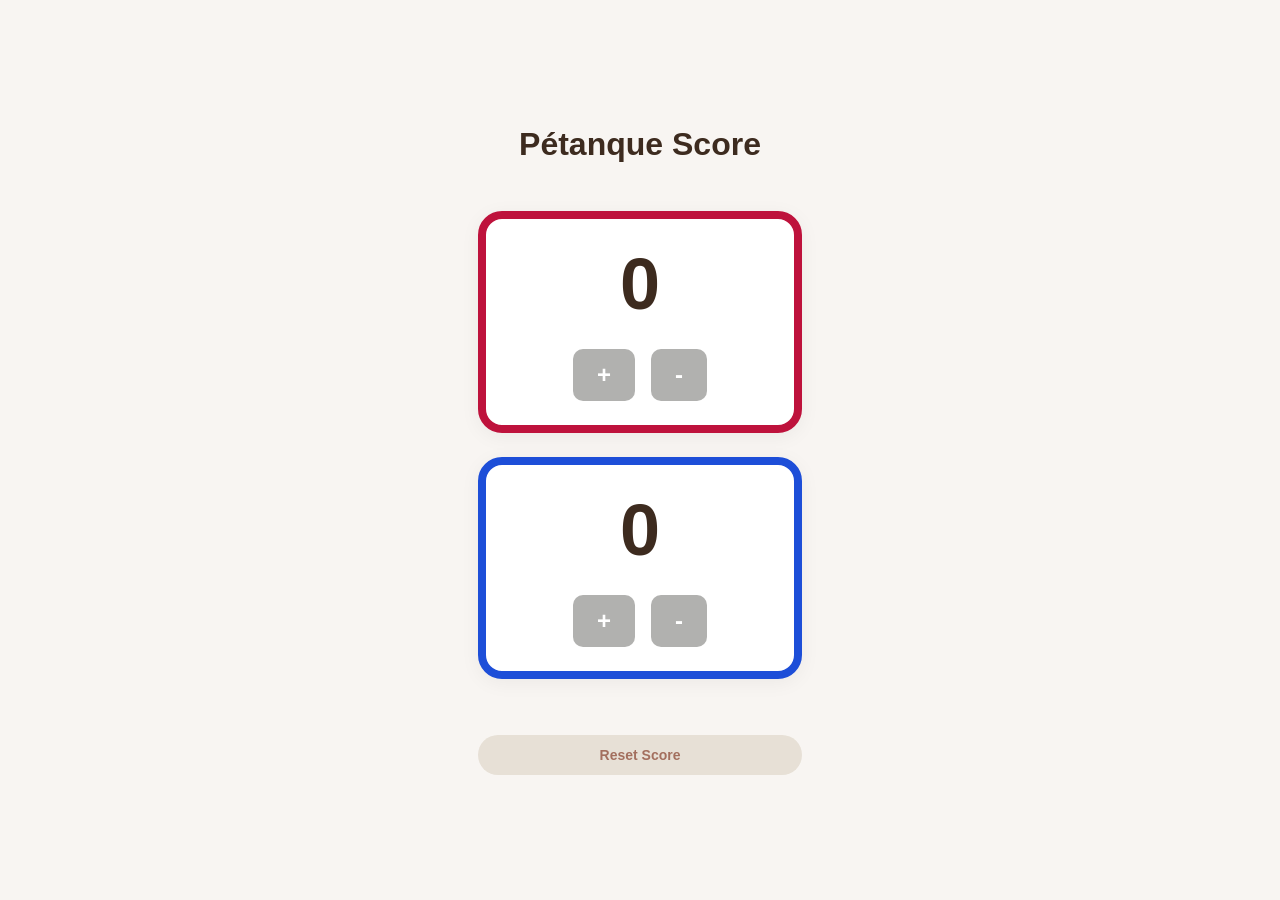
==== index.html @ 5021cab5 "Overwrite design with Pencil design" ====
<!DOCTYPE html>
<html lang="en">
<head>
    <meta charset="UTF-8">
    <meta name="viewport" content="width=device-width, initial-scale=1.0">
    <title>Pétanque Scorekeeper</title>
    <link rel="stylesheet" href="style.css">
</head>
<body>
    <div class="container">
        <h1>Pétanque Score</h1>
        
        <div class="score-board">
            <div class="score-pip pip-1">
                <div class="score-value" id="score1">0</div>
                <div class="btn-group">
                    <button class="btn" onclick="changeScore(1, 1)">+</button>
                    <button class="btn" onclick="changeScore(1, -1)">-</button>
                </div>
            </div>
            <div class="score-pip pip-2">
                <div class="score-value" id="score2">0</div>
                <div class="btn-group">
                    <button class="btn" onclick="changeScore(2, 1)">+</button>
                    <button class="btn" onclick="changeScore(2, -1)">-</button>
                </div>
            </div>
        </div>

        <button class="reset-btn" id="reset-btn">Reset Score</button>
    </div>

    <script src="script.js"></script>
</body>
</html>
---- style.css ----
:root {
  --bg-color: #F8F5F2;
  --text-primary: #3D2B1F;
  --accent-1: #BE123C;
  --accent-2: #1D4ED8;
  --btn-bg: #E7E0D6;
  --btn-text: #A36F5E;
  --font-main: 'Inter', sans-serif;
}

* {
  margin: 0;
  padding: 0;
  box-sizing: border-box;
}

body {
  background-color: var(--bg-color);
  font-family: var(--font-main);
  display: flex;
  justify-content: center;
  align-items: center;
  min-height: 100vh;
  color: var(--text-primary);
}

.container {
  display: flex;
  flex-direction: column;
  gap: 48px;
  padding: 48px;
  max-width: 420px;
  width: 100%;
}

h1 {
  font-size: 32px;
  font-weight: 800;
  text-align: center;
}

.score-board {
  display: flex;
  flex-direction: column;
  gap: 24px;
}

.score-pip {
  background: #FFFFFF;
  border-radius: 24px;
  padding: 24px;
  display: flex;
  flex-direction: column;
  align-items: center;
  justify-content: center;
  gap: 24px;
  box-shadow: 0 4px 20px rgba(0,0,0,0.05);
  border: 8px solid transparent;
}

.pip-1 { border-color: var(--accent-1); }
.pip-2 { border-color: var(--accent-2); }

.score-value {
  font-size: 72px;
  font-weight: 800;
}

.controls {
  display: flex;
  flex-direction: column;
  gap: 16px;
  align-items: center;
}

.btn-group {
  display: flex;
  gap: 16px;
}

.btn {
  background: #3d3c3966;
  color: #ffffff;
  border: none;
  border-radius: 10px;
  padding: 12px 24px;
  font-size: 24px;
  font-weight: 900;
  cursor: pointer;
  transition: transform 0.1s;
}

.btn:active {
  transform: scale(0.95);
}

.reset-btn {
  background: var(--btn-bg);
  color: var(--btn-text);
  border: none;
  border-radius: 99px;
  padding: 12px 48px;
  font-size: 14px;
  font-weight: 600;
  cursor: pointer;
  margin-top: 8px;
}

.reset-btn:active {
  transform: scale(0.95);
}
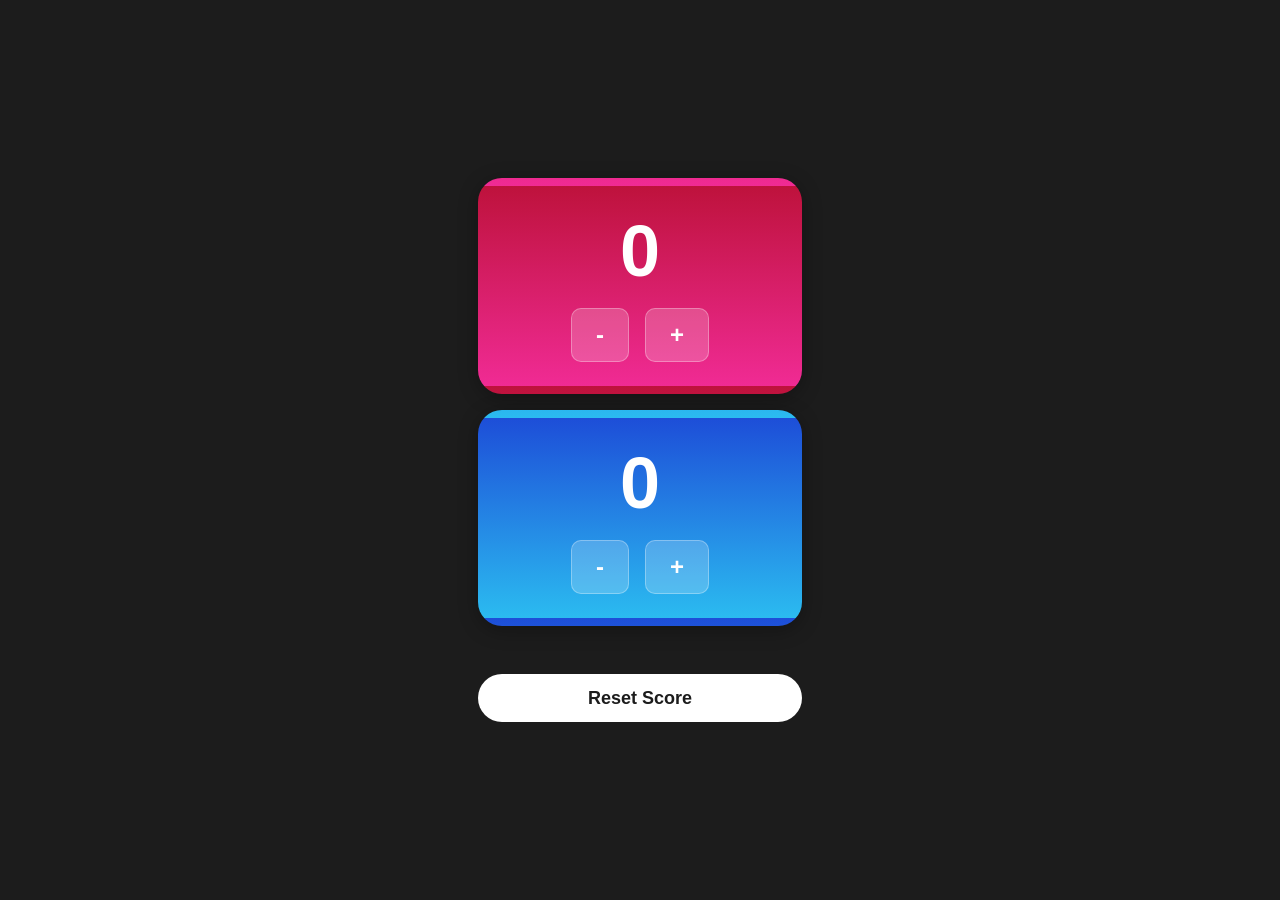
==== commit 21e09897: "Update design: swap button order, add movement animation for score changes - Swapped + and - buttons" ====
--- a/index.html
+++ b/index.html
@@ -8,21 +8,19 @@
 </head>
 <body>
     <div class="container">
-        <h1>Pétanque Score</h1>
-        
         <div class="score-board">
             <div class="score-pip pip-1">
                 <div class="score-value" id="score1">0</div>
                 <div class="btn-group">
+                    <button class="btn" onclick="changeScore(1, -1)">-</button>
                     <button class="btn" onclick="changeScore(1, 1)">+</button>
-                    <button class="btn" onclick="changeScore(1, -1)">-</button>
                 </div>
             </div>
             <div class="score-pip pip-2">
                 <div class="score-value" id="score2">0</div>
                 <div class="btn-group">
+                    <button class="btn" onclick="changeScore(2, -1)">-</button>
                     <button class="btn" onclick="changeScore(2, 1)">+</button>
-                    <button class="btn" onclick="changeScore(2, -1)">-</button>
                 </div>
             </div>
         </div>
--- a/style.css
+++ b/style.css
@@ -1,10 +1,10 @@
 :root {
-  --bg-color: #F8F5F2;
-  --text-primary: #3D2B1F;
-  --accent-1: #BE123C;
-  --accent-2: #1D4ED8;
-  --btn-bg: #E7E0D6;
-  --btn-text: #A36F5E;
+  --bg-color: #1c1c1c;
+  --text-primary: #ffffff;
+  --accent-1: linear-gradient(to bottom, #BE123C, #f02b94);
+  --accent-2: linear-gradient(to bottom, #1D4ED8, #2bbbf0);
+  --btn-bg: #ffffff;
+  --btn-text: #1c1c1c;
   --font-main: 'Inter', sans-serif;
 }
 
@@ -42,28 +42,37 @@
 .score-board {
   display: flex;
   flex-direction: column;
-  gap: 24px;
+  gap: 16px;
 }
 
 .score-pip {
-  background: #FFFFFF;
+  background: var(--accent-1);
   border-radius: 24px;
   padding: 24px;
   display: flex;
   flex-direction: column;
   align-items: center;
   justify-content: center;
-  gap: 24px;
-  box-shadow: 0 4px 20px rgba(0,0,0,0.05);
+  gap: 16px;
+  box-shadow: 0 4px 20px rgba(0,0,0,0.3);
   border: 8px solid transparent;
 }
 
-.pip-1 { border-color: var(--accent-1); }
-.pip-2 { border-color: var(--accent-2); }
+.pip-1 { background: var(--accent-1); }
+.pip-2 { background: var(--accent-2); }
 
 .score-value {
   font-size: 72px;
   font-weight: 800;
+  transition: opacity 0.3s ease, color 0.3s ease, transform 0.3s ease;
+}
+
+.score-value.move-up {
+  transform: translateY(-20px);
+}
+
+.score-value.move-down {
+  transform: translateY(20px);
 }
 
 .controls {
@@ -79,9 +88,9 @@
 }
 
 .btn {
-  background: #3d3c3966;
+  background: rgba(255, 255, 255, 0.2);
   color: #ffffff;
-  border: none;
+  border: 1px solid rgba(255, 255, 255, 0.3);
   border-radius: 10px;
   padding: 12px 24px;
   font-size: 24px;
@@ -98,14 +107,18 @@
   background: var(--btn-bg);
   color: var(--btn-text);
   border: none;
-  border-radius: 99px;
-  padding: 12px 48px;
-  font-size: 14px;
-  font-weight: 600;
+  border-radius: 24px;
+  padding: 16px 32px;
+  font-size: 18px;
+  font-weight: 900;
   cursor: pointer;
-  margin-top: 8px;
+  transition: transform 0.1s;
+  height: 48px;
+  display: flex;
+  align-items: center;
+  justify-content: center;
 }
 
 .reset-btn:active {
   transform: scale(0.95);
-}
+}
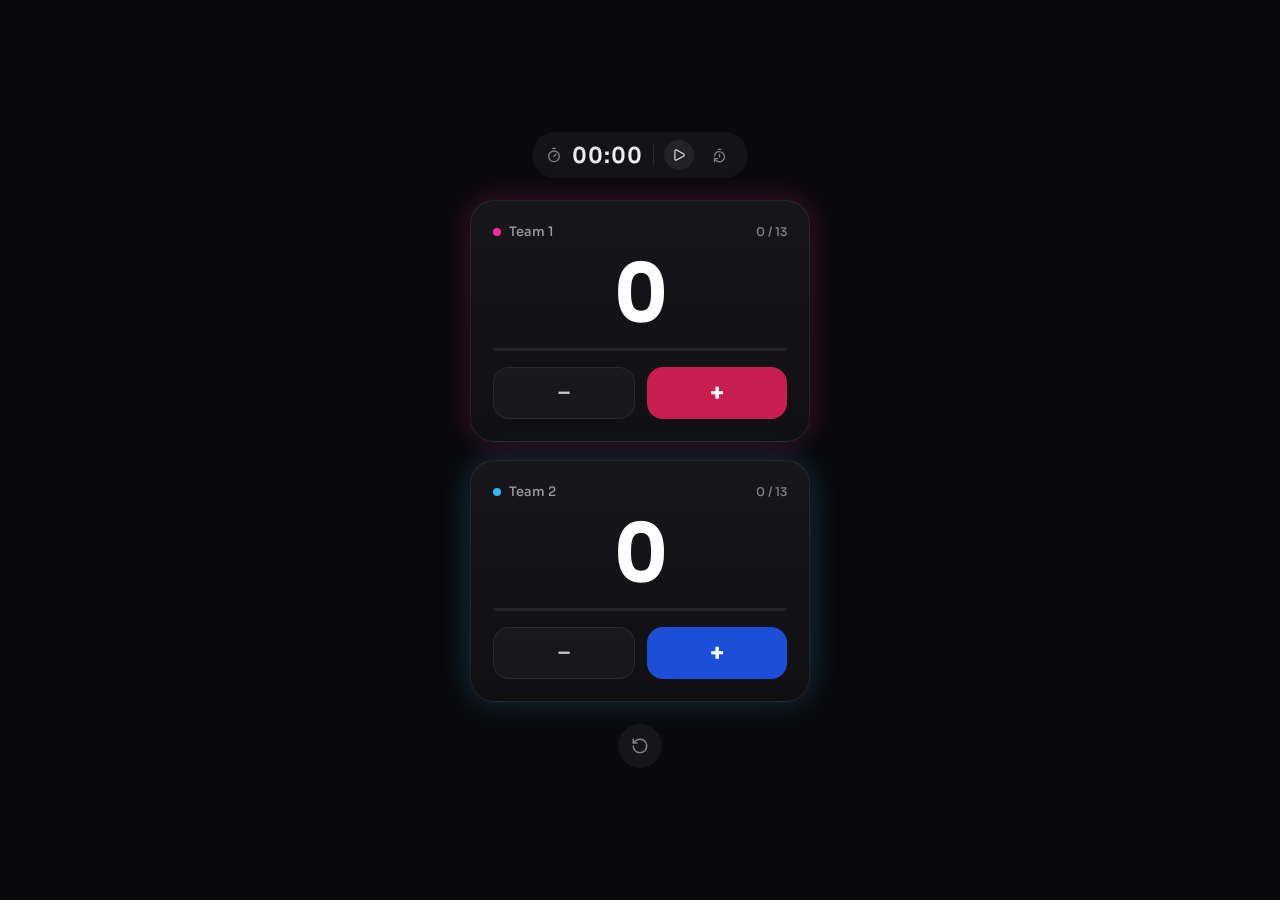
==== commit 95636495: "Rebuild scorekeeper UI with timer and refined score cards - Dark glass score cards with team accents" ====
--- a/index.html
+++ b/index.html
@@ -1,33 +1,91 @@
 <!DOCTYPE html>
 <html lang="en">
 <head>
-    <meta charset="UTF-8">
-    <meta name="viewport" content="width=device-width, initial-scale=1.0">
-    <title>Pétanque Scorekeeper</title>
-    <link rel="stylesheet" href="style.css">
+  <meta charset="UTF-8" />
+  <meta name="viewport" content="width=device-width, initial-scale=1.0" />
+  <title>Pétanque Scorekeeper</title>
+  <link rel="preconnect" href="https://fonts.googleapis.com" />
+  <link rel="preconnect" href="https://fonts.gstatic.com" crossorigin />
+  <link href="https://fonts.googleapis.com/css2?family=Sora:wght@400;500;600;700&display=swap" rel="stylesheet" />
+  <link rel="stylesheet" href="style.css" />
 </head>
 <body>
-    <div class="container">
-        <div class="score-board">
-            <div class="score-pip pip-1">
-                <div class="score-value" id="score1">0</div>
-                <div class="btn-group">
-                    <button class="btn" onclick="changeScore(1, -1)">-</button>
-                    <button class="btn" onclick="changeScore(1, 1)">+</button>
-                </div>
-            </div>
-            <div class="score-pip pip-2">
-                <div class="score-value" id="score2">0</div>
-                <div class="btn-group">
-                    <button class="btn" onclick="changeScore(2, -1)">-</button>
-                    <button class="btn" onclick="changeScore(2, 1)">+</button>
-                </div>
-            </div>
+  <main class="app">
+    <section class="timer" aria-label="Match timer">
+      <span class="timer__readout">
+        <svg class="timer__icon" viewBox="0 0 24 24" fill="none" stroke="currentColor" stroke-width="2" stroke-linecap="round" stroke-linejoin="round" aria-hidden="true">
+          <line x1="10" x2="14" y1="2" y2="2" />
+          <line x1="12" x2="15" y1="14" y2="11" />
+          <circle cx="12" cy="14" r="8" />
+        </svg>
+        <span id="timer" class="timer__value">00:00</span>
+      </span>
+      <span class="timer__divider" aria-hidden="true"></span>
+      <button id="timer-toggle" class="icon-btn icon-btn--primary" type="button" aria-label="Start timer" aria-pressed="false">
+        <span class="icon-btn__icon icon-btn__icon--pause">
+          <svg viewBox="0 0 24 24" fill="none" stroke="currentColor" stroke-width="2" stroke-linecap="round" stroke-linejoin="round" aria-hidden="true">
+            <rect x="14" y="3" width="5" height="18" rx="1" />
+            <rect x="5" y="3" width="5" height="18" rx="1" />
+          </svg>
+        </span>
+        <span class="icon-btn__icon icon-btn__icon--play">
+          <svg viewBox="0 0 24 24" fill="none" stroke="currentColor" stroke-width="2" stroke-linecap="round" stroke-linejoin="round" aria-hidden="true">
+            <path d="M5 5a2 2 0 0 1 3.008-1.728l11.997 6.998a2 2 0 0 1 .003 3.458l-12 7A2 2 0 0 1 5 19z" />
+          </svg>
+        </span>
+      </button>
+      <button id="timer-reset" class="icon-btn" type="button" aria-label="Reset timer">
+        <svg viewBox="0 0 24 24" fill="none" stroke="currentColor" stroke-width="2" stroke-linecap="round" stroke-linejoin="round" aria-hidden="true">
+          <path d="M10 2h4" />
+          <path d="M12 14v-4" />
+          <path d="M4 13a8 8 0 0 1 8-7 8 8 0 1 1-5.3 14L4 17.6" />
+          <path d="M9 17H4v5" />
+        </svg>
+      </button>
+    </section>
+
+    <section class="scoreboard" aria-label="Scores">
+      <article class="card card--team1" data-team="1">
+        <header class="card__top">
+          <span class="card__team">
+            <span class="card__dot" aria-hidden="true"></span>
+            <span class="card__name">Team 1</span>
+          </span>
+          <span class="card__count" id="count-1">0 / 13</span>
+        </header>
+        <div class="card__score" id="score-1">0</div>
+        <div class="progress"><div class="progress__fill" id="progress-1"></div></div>
+        <div class="card__controls">
+          <button class="score-btn score-btn--minus" type="button" data-delta="-1" aria-label="Decrease Team 1 score">&minus;</button>
+          <button class="score-btn score-btn--plus" type="button" data-delta="1" aria-label="Increase Team 1 score">+</button>
         </div>
+      </article>
 
-        <button class="reset-btn" id="reset-btn">Reset Score</button>
-    </div>
+      <article class="card card--team2" data-team="2">
+        <header class="card__top">
+          <span class="card__team">
+            <span class="card__dot" aria-hidden="true"></span>
+            <span class="card__name">Team 2</span>
+          </span>
+          <span class="card__count" id="count-2">0 / 13</span>
+        </header>
+        <div class="card__score" id="score-2">0</div>
+        <div class="progress"><div class="progress__fill" id="progress-2"></div></div>
+        <div class="card__controls">
+          <button class="score-btn score-btn--minus" type="button" data-delta="-1" aria-label="Decrease Team 2 score">&minus;</button>
+          <button class="score-btn score-btn--plus" type="button" data-delta="1" aria-label="Increase Team 2 score">+</button>
+        </div>
+      </article>
+    </section>
 
-    <script src="script.js"></script>
+    <button id="reset-scores" class="icon-btn reset-scores" type="button" aria-label="Reset scores">
+      <svg viewBox="0 0 24 24" fill="none" stroke="currentColor" stroke-width="2" stroke-linecap="round" stroke-linejoin="round" aria-hidden="true">
+        <path d="M3 12a9 9 0 1 0 9-9 9.75 9.75 0 0 0-6.74 2.74L3 8" />
+        <path d="M3 3v5h5" />
+      </svg>
+    </button>
+  </main>
+
+  <script src="script.js"></script>
 </body>
 </html>
--- a/style.css
+++ b/style.css
@@ -1,124 +1,366 @@
 :root {
-  --bg-color: #1c1c1c;
-  --text-primary: #ffffff;
-  --accent-1: linear-gradient(to bottom, #BE123C, #f02b94);
-  --accent-2: linear-gradient(to bottom, #1D4ED8, #2bbbf0);
-  --btn-bg: #ffffff;
-  --btn-text: #1c1c1c;
-  --font-main: 'Inter', sans-serif;
-}
-
-* {
+  --bg: #0a0a0c;
+  --surface-1: #17171b;
+  --surface-2: #101013;
+  --border: rgba(255, 255, 255, 0.08);
+  --border-strong: rgba(255, 255, 255, 0.1);
+  --chip: rgba(255, 255, 255, 0.04);
+  --chip-strong: rgba(255, 255, 255, 0.07);
+  --track: rgba(255, 255, 255, 0.07);
+  --text: #ededf0;
+  --text-dim: #9a9aa2;
+  --text-faint: #80808a;
+  --text-mute: #c8c8d0;
+
+  --team1: #f02b94;
+  --team1-solid: #c81e4f;
+  --team1-grad: linear-gradient(90deg, #be123c, #f02b94);
+  --team1-glow: rgba(240, 43, 148, 0.22);
+
+  --team2: #2bbbf0;
+  --team2-solid: #1d4ed8;
+  --team2-grad: linear-gradient(90deg, #1d4ed8, #2bbbf0);
+  --team2-glow: rgba(43, 187, 240, 0.22);
+
+  --radius-card: 24px;
+  --radius-control: 16px;
+  --font: "Sora", system-ui, -apple-system, "Segoe UI", sans-serif;
+}
+
+*,
+*::before,
+*::after {
+  box-sizing: border-box;
+}
+
+html,
+body {
   margin: 0;
+}
+
+body {
+  min-height: 100vh;
+  min-height: 100dvh;
+  display: flex;
+  align-items: center;
+  justify-content: center;
+  padding: 16px;
+  background: var(--bg);
+  color: var(--text);
+  font-family: var(--font);
+  -webkit-font-smoothing: antialiased;
+  text-rendering: optimizeLegibility;
+}
+
+.app {
+  width: 100%;
+  max-width: 420px;
+  display: flex;
+  flex-direction: column;
+  align-items: center;
+  gap: 22px;
+  padding: 40px;
+}
+
+/* Timer */
+.timer {
+  display: inline-flex;
+  align-items: center;
+  gap: 10px;
+  padding: 8px 14px;
+  border-radius: 999px;
+  background: var(--chip);
+}
+
+.timer__readout {
+  display: inline-flex;
+  align-items: center;
+  gap: 10px;
+}
+
+.timer__icon {
+  width: 16px;
+  height: 16px;
+  color: var(--text-faint);
+}
+
+.timer__value {
+  font-size: 22px;
+  font-weight: 600;
+  letter-spacing: 1px;
+  color: var(--text);
+  font-variant-numeric: tabular-nums;
+}
+
+.timer__divider {
+  width: 1px;
+  height: 20px;
+  background: var(--border-strong);
+}
+
+/* Icon buttons */
+.icon-btn {
+  display: inline-flex;
+  align-items: center;
+  justify-content: center;
+  width: 30px;
+  height: 30px;
   padding: 0;
-  box-sizing: border-box;
-}
-
-body {
-  background-color: var(--bg-color);
-  font-family: var(--font-main);
-  display: flex;
+  border: none;
+  border-radius: 999px;
+  background: transparent;
+  color: var(--text-faint);
+  cursor: pointer;
+  transition: background 0.15s ease, color 0.15s ease;
+}
+
+.icon-btn:hover {
+  background: var(--chip-strong);
+  color: var(--text);
+}
+
+.icon-btn--primary {
+  background: var(--chip-strong);
+  color: #e4e4ea;
+}
+
+.icon-btn--primary:hover {
+  background: rgba(255, 255, 255, 0.12);
+}
+
+.icon-btn svg {
+  width: 15px;
+  height: 15px;
+}
+
+.icon-btn--primary svg {
+  width: 14px;
+  height: 14px;
+}
+
+.icon-btn__icon {
+  display: inline-flex;
+  align-items: center;
   justify-content: center;
-  align-items: center;
-  min-height: 100vh;
-  color: var(--text-primary);
-}
-
-.container {
+}
+
+.icon-btn__icon--play {
+  display: none;
+}
+
+#timer-toggle.is-paused .icon-btn__icon--pause {
+  display: none;
+}
+
+#timer-toggle.is-paused .icon-btn__icon--play {
+  display: inline-flex;
+}
+
+/* Scoreboard */
+.scoreboard {
+  width: 100%;
   display: flex;
   flex-direction: column;
-  gap: 48px;
-  padding: 48px;
-  max-width: 420px;
+  gap: 18px;
+}
+
+.card {
   width: 100%;
-}
-
-h1 {
-  font-size: 32px;
-  font-weight: 800;
-  text-align: center;
-}
-
-.score-board {
   display: flex;
   flex-direction: column;
   gap: 16px;
-}
-
-.score-pip {
-  background: var(--accent-1);
-  border-radius: 24px;
-  padding: 24px;
-  display: flex;
-  flex-direction: column;
+  padding: 22px;
+  border: 1px solid var(--border);
+  border-radius: var(--radius-card);
+  background: linear-gradient(180deg, var(--surface-1), var(--surface-2));
+  transition: border-color 0.25s ease, box-shadow 0.25s ease;
+}
+
+.card--team1 {
+  box-shadow: 0 0 30px var(--team1-glow);
+}
+
+.card--team2 {
+  box-shadow: 0 0 30px var(--team2-glow);
+}
+
+.card__top {
+  display: flex;
+  align-items: center;
+  justify-content: space-between;
+}
+
+.card__team {
+  display: inline-flex;
+  align-items: center;
+  gap: 8px;
+}
+
+.card__dot {
+  width: 8px;
+  height: 8px;
+  border-radius: 999px;
+}
+
+.card--team1 .card__dot {
+  background: var(--team1);
+}
+
+.card--team2 .card__dot {
+  background: var(--team2);
+}
+
+.card__name {
+  font-size: 13px;
+  font-weight: 500;
+  color: var(--text-dim);
+}
+
+.card__count {
+  font-size: 12px;
+  font-weight: 500;
+  color: var(--text-faint);
+}
+
+.card__score {
+  font-size: 80px;
+  font-weight: 700;
+  line-height: 0.95;
+  letter-spacing: -2px;
+  text-align: center;
+  color: #ffffff;
+  font-variant-numeric: tabular-nums;
+}
+
+.progress {
+  width: 100%;
+  height: 3px;
+  border-radius: 999px;
+  background: var(--track);
+  overflow: hidden;
+}
+
+.progress__fill {
+  width: 0%;
+  height: 100%;
+  border-radius: 999px;
+  transition: width 0.25s ease;
+}
+
+.card--team1 .progress__fill {
+  background: var(--team1-grad);
+}
+
+.card--team2 .progress__fill {
+  background: var(--team2-grad);
+}
+
+.card__controls {
+  display: flex;
+  gap: 12px;
+}
+
+.score-btn {
+  flex: 1;
+  height: 52px;
+  display: inline-flex;
   align-items: center;
   justify-content: center;
-  gap: 16px;
-  box-shadow: 0 4px 20px rgba(0,0,0,0.3);
-  border: 8px solid transparent;
-}
-
-.pip-1 { background: var(--accent-1); }
-.pip-2 { background: var(--accent-2); }
-
-.score-value {
-  font-size: 72px;
-  font-weight: 800;
-  transition: opacity 0.3s ease, color 0.3s ease, transform 0.3s ease;
-}
-
-.score-value.move-up {
-  transform: translateY(-20px);
-}
-
-.score-value.move-down {
-  transform: translateY(20px);
-}
-
-.controls {
-  display: flex;
-  flex-direction: column;
-  gap: 16px;
-  align-items: center;
-}
-
-.btn-group {
-  display: flex;
-  gap: 16px;
-}
-
-.btn {
-  background: rgba(255, 255, 255, 0.2);
+  border-radius: var(--radius-control);
+  font-family: var(--font);
+  font-size: 24px;
+  cursor: pointer;
+  user-select: none;
+  transition: transform 0.08s ease, background 0.15s ease;
+}
+
+.score-btn:active {
+  transform: scale(0.97);
+}
+
+.score-btn--minus {
+  font-weight: 500;
+  color: var(--text-mute);
+  background: rgba(255, 255, 255, 0.03);
+  border: 1px solid var(--border);
+}
+
+.score-btn--minus:hover {
+  background: rgba(255, 255, 255, 0.06);
+}
+
+.score-btn--plus {
+  font-weight: 700;
   color: #ffffff;
-  border: 1px solid rgba(255, 255, 255, 0.3);
-  border-radius: 10px;
-  padding: 12px 24px;
-  font-size: 24px;
-  font-weight: 900;
-  cursor: pointer;
-  transition: transform 0.1s;
-}
-
-.btn:active {
-  transform: scale(0.95);
-}
-
-.reset-btn {
-  background: var(--btn-bg);
-  color: var(--btn-text);
   border: none;
-  border-radius: 24px;
-  padding: 16px 32px;
-  font-size: 18px;
-  font-weight: 900;
-  cursor: pointer;
-  transition: transform 0.1s;
-  height: 48px;
-  display: flex;
-  align-items: center;
-  justify-content: center;
-}
-
-.reset-btn:active {
-  transform: scale(0.95);
-}+}
+
+.card--team1 .score-btn--plus {
+  background: var(--team1-solid);
+}
+
+.card--team1 .score-btn--plus:hover {
+  background: #d82960;
+}
+
+.card--team2 .score-btn--plus {
+  background: var(--team2-solid);
+}
+
+.card--team2 .score-btn--plus:hover {
+  background: #2563eb;
+}
+
+/* Winner state */
+.card--team1.is-winner {
+  border-color: var(--team1);
+  box-shadow: 0 0 38px rgba(240, 43, 148, 0.42);
+}
+
+.card--team2.is-winner {
+  border-color: var(--team2);
+  box-shadow: 0 0 38px rgba(43, 187, 240, 0.42);
+}
+
+.card.is-winner .card__count {
+  color: var(--text);
+}
+
+/* Score reset */
+.reset-scores {
+  width: 44px;
+  height: 44px;
+  background: rgba(255, 255, 255, 0.05);
+}
+
+.reset-scores svg {
+  width: 18px;
+  height: 18px;
+}
+
+/* Focus */
+:focus-visible {
+  outline: 2px solid rgba(255, 255, 255, 0.55);
+  outline-offset: 2px;
+}
+
+/* Responsive */
+@media (max-width: 440px) {
+  .app {
+    gap: 18px;
+    padding: 24px;
+  }
+
+  .card__score {
+    font-size: 68px;
+  }
+}
+
+@media (prefers-reduced-motion: reduce) {
+  *,
+  *::before,
+  *::after {
+    transition: none !important;
+    animation: none !important;
+  }
+}
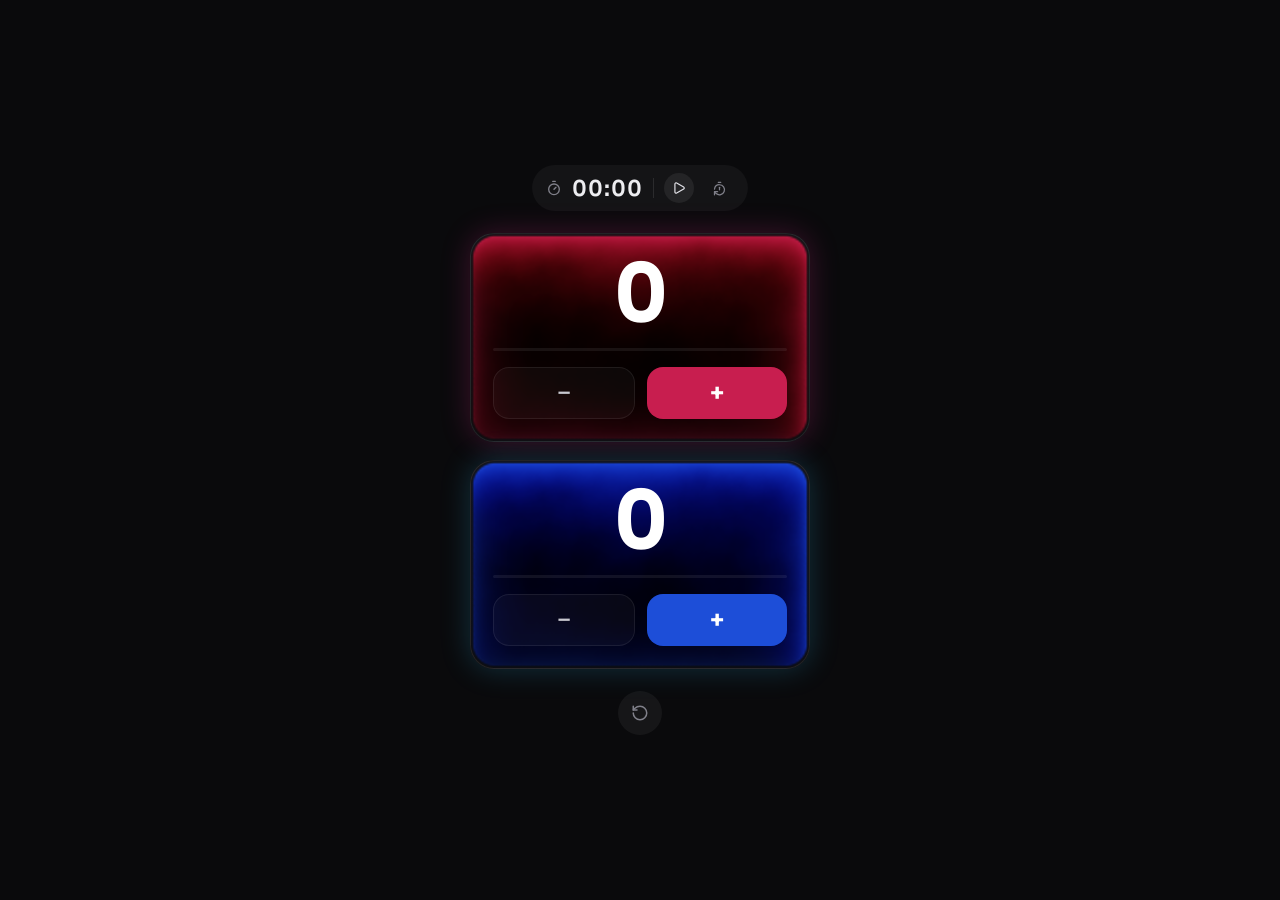
==== commit b64a30fb: "Add soft-shape glow shader to score pips and remove team names - Port design-assets/soft-shape.glsl " ====
--- a/index.html
+++ b/index.html
@@ -46,13 +46,7 @@
 
     <section class="scoreboard" aria-label="Scores">
       <article class="card card--team1" data-team="1">
-        <header class="card__top">
-          <span class="card__team">
-            <span class="card__dot" aria-hidden="true"></span>
-            <span class="card__name">Team 1</span>
-          </span>
-          <span class="card__count" id="count-1">0 / 13</span>
-        </header>
+        <canvas class="card__glow" aria-hidden="true"></canvas>
         <div class="card__score" id="score-1">0</div>
         <div class="progress"><div class="progress__fill" id="progress-1"></div></div>
         <div class="card__controls">
@@ -62,13 +56,7 @@
       </article>
 
       <article class="card card--team2" data-team="2">
-        <header class="card__top">
-          <span class="card__team">
-            <span class="card__dot" aria-hidden="true"></span>
-            <span class="card__name">Team 2</span>
-          </span>
-          <span class="card__count" id="count-2">0 / 13</span>
-        </header>
+        <canvas class="card__glow" aria-hidden="true"></canvas>
         <div class="card__score" id="score-2">0</div>
         <div class="progress"><div class="progress__fill" id="progress-2"></div></div>
         <div class="card__controls">
@@ -86,6 +74,7 @@
     </button>
   </main>
 
+  <script src="shader.js"></script>
   <script src="script.js"></script>
 </body>
 </html>
--- a/style.css
+++ b/style.css
@@ -165,11 +165,13 @@
 }
 
 .card {
+  position: relative;
   width: 100%;
   display: flex;
   flex-direction: column;
   gap: 16px;
   padding: 22px;
+  overflow: hidden;
   border: 1px solid var(--border);
   border-radius: var(--radius-card);
   background: linear-gradient(180deg, var(--surface-1), var(--surface-2));
@@ -177,49 +179,28 @@
 }
 
 .card--team1 {
+  --glow-color: #c71e4e;
   box-shadow: 0 0 30px var(--team1-glow);
 }
 
 .card--team2 {
+  --glow-color: #1d4ed8;
   box-shadow: 0 0 30px var(--team2-glow);
 }
 
-.card__top {
-  display: flex;
-  align-items: center;
-  justify-content: space-between;
-}
-
-.card__team {
-  display: inline-flex;
-  align-items: center;
-  gap: 8px;
-}
-
-.card__dot {
-  width: 8px;
-  height: 8px;
-  border-radius: 999px;
-}
-
-.card--team1 .card__dot {
-  background: var(--team1);
-}
-
-.card--team2 .card__dot {
-  background: var(--team2);
-}
-
-.card__name {
-  font-size: 13px;
-  font-weight: 500;
-  color: var(--text-dim);
-}
-
-.card__count {
-  font-size: 12px;
-  font-weight: 500;
-  color: var(--text-faint);
+.card__glow {
+  position: absolute;
+  inset: 0;
+  z-index: 0;
+  display: block;
+  width: 100%;
+  height: 100%;
+  pointer-events: none;
+}
+
+.card > :not(.card__glow) {
+  position: relative;
+  z-index: 1;
 }
 
 .card__score {
@@ -322,10 +303,6 @@
   box-shadow: 0 0 38px rgba(43, 187, 240, 0.42);
 }
 
-.card.is-winner .card__count {
-  color: var(--text);
-}
-
 /* Score reset */
 .reset-scores {
   width: 44px;
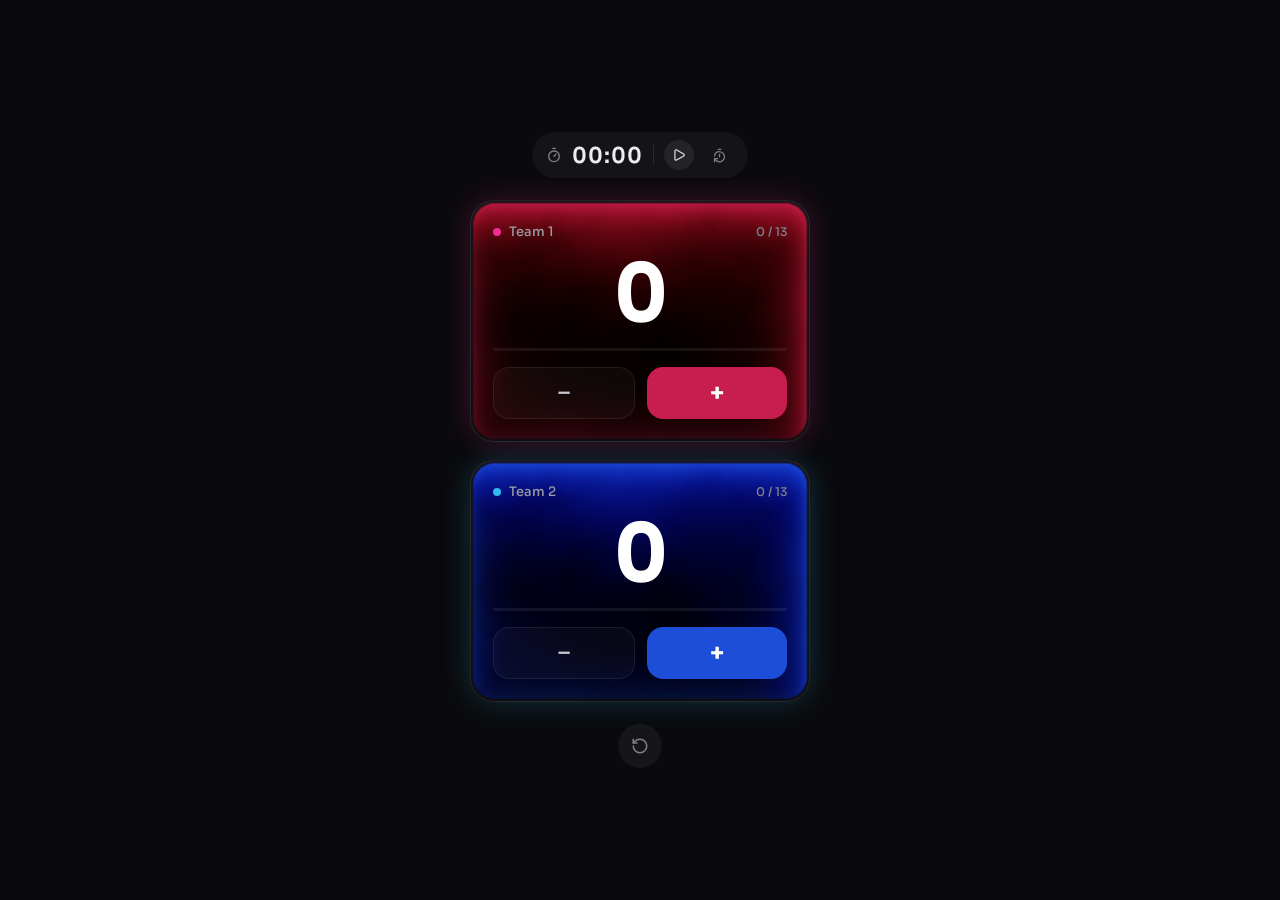
==== commit 9ae782fa: "Restore team names and point count with Winner state - Re-add the card header with team dot, name an" ====
--- a/index.html
+++ b/index.html
@@ -47,6 +47,13 @@
     <section class="scoreboard" aria-label="Scores">
       <article class="card card--team1" data-team="1">
         <canvas class="card__glow" aria-hidden="true"></canvas>
+        <header class="card__top">
+          <span class="card__team">
+            <span class="card__dot" aria-hidden="true"></span>
+            <span class="card__name">Team 1</span>
+          </span>
+          <span class="card__count" id="count-1">0 / 13</span>
+        </header>
         <div class="card__score" id="score-1">0</div>
         <div class="progress"><div class="progress__fill" id="progress-1"></div></div>
         <div class="card__controls">
@@ -57,6 +64,13 @@
 
       <article class="card card--team2" data-team="2">
         <canvas class="card__glow" aria-hidden="true"></canvas>
+        <header class="card__top">
+          <span class="card__team">
+            <span class="card__dot" aria-hidden="true"></span>
+            <span class="card__name">Team 2</span>
+          </span>
+          <span class="card__count" id="count-2">0 / 13</span>
+        </header>
         <div class="card__score" id="score-2">0</div>
         <div class="progress"><div class="progress__fill" id="progress-2"></div></div>
         <div class="card__controls">
--- a/style.css
+++ b/style.css
@@ -203,6 +203,44 @@
   z-index: 1;
 }
 
+.card__top {
+  display: flex;
+  align-items: center;
+  justify-content: space-between;
+}
+
+.card__team {
+  display: inline-flex;
+  align-items: center;
+  gap: 8px;
+}
+
+.card__dot {
+  width: 8px;
+  height: 8px;
+  border-radius: 999px;
+}
+
+.card--team1 .card__dot {
+  background: var(--team1);
+}
+
+.card--team2 .card__dot {
+  background: var(--team2);
+}
+
+.card__name {
+  font-size: 13px;
+  font-weight: 500;
+  color: var(--text-dim);
+}
+
+.card__count {
+  font-size: 12px;
+  font-weight: 500;
+  color: var(--text-faint);
+}
+
 .card__score {
   font-size: 80px;
   font-weight: 700;
@@ -303,6 +341,10 @@
   box-shadow: 0 0 38px rgba(43, 187, 240, 0.42);
 }
 
+.card.is-winner .card__count {
+  color: var(--text);
+}
+
 /* Score reset */
 .reset-scores {
   width: 44px;
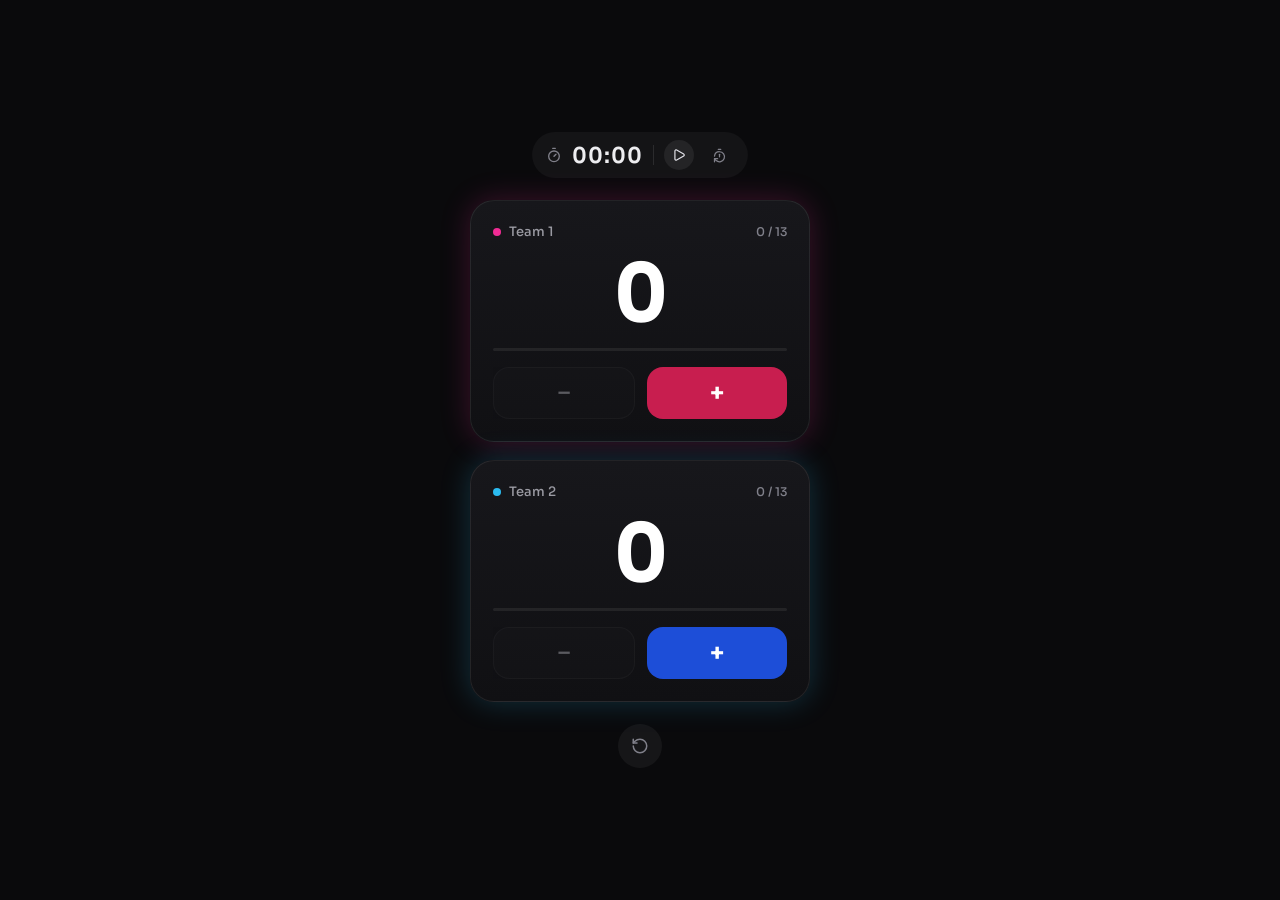
==== commit 8052c541: "Remove soft-shape glow shader from the implementation - Delete shader.js and the per-card glow canva" ====
--- a/index.html
+++ b/index.html
@@ -46,7 +46,6 @@
 
     <section class="scoreboard" aria-label="Scores">
       <article class="card card--team1" data-team="1">
-        <canvas class="card__glow" aria-hidden="true"></canvas>
         <header class="card__top">
           <span class="card__team">
             <span class="card__dot" aria-hidden="true"></span>
@@ -63,7 +62,6 @@
       </article>
 
       <article class="card card--team2" data-team="2">
-        <canvas class="card__glow" aria-hidden="true"></canvas>
         <header class="card__top">
           <span class="card__team">
             <span class="card__dot" aria-hidden="true"></span>
@@ -88,7 +86,6 @@
     </button>
   </main>
 
-  <script src="shader.js"></script>
   <script src="script.js"></script>
 </body>
 </html>
--- a/style.css
+++ b/style.css
@@ -179,28 +179,11 @@
 }
 
 .card--team1 {
-  --glow-color: #c71e4e;
   box-shadow: 0 0 30px var(--team1-glow);
 }
 
 .card--team2 {
-  --glow-color: #1d4ed8;
   box-shadow: 0 0 30px var(--team2-glow);
-}
-
-.card__glow {
-  position: absolute;
-  inset: 0;
-  z-index: 0;
-  display: block;
-  width: 100%;
-  height: 100%;
-  pointer-events: none;
-}
-
-.card > :not(.card__glow) {
-  position: relative;
-  z-index: 1;
 }
 
 .card__top {
@@ -297,6 +280,11 @@
   transform: scale(0.97);
 }
 
+.score-btn:disabled {
+  opacity: 0.4;
+  pointer-events: none;
+}
+
 .score-btn--minus {
   font-weight: 500;
   color: var(--text-mute);
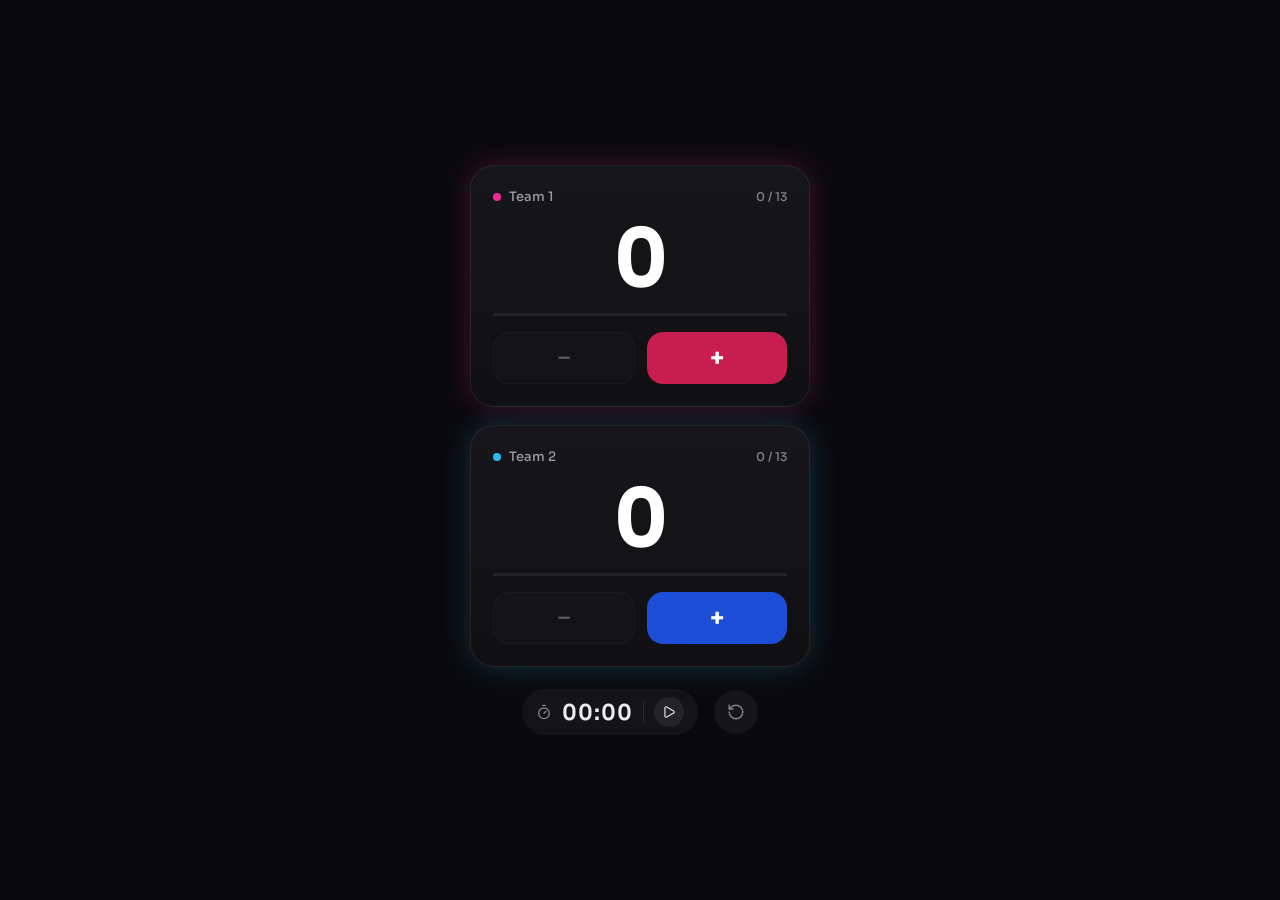
==== commit 599f77e9: "Move timer controls to the bottom row and drop the timer reset button - Reorder so the score cards c" ====
--- a/index.html
+++ b/index.html
@@ -11,45 +11,12 @@
 </head>
 <body>
   <main class="app">
-    <section class="timer" aria-label="Match timer">
-      <span class="timer__readout">
-        <svg class="timer__icon" viewBox="0 0 24 24" fill="none" stroke="currentColor" stroke-width="2" stroke-linecap="round" stroke-linejoin="round" aria-hidden="true">
-          <line x1="10" x2="14" y1="2" y2="2" />
-          <line x1="12" x2="15" y1="14" y2="11" />
-          <circle cx="12" cy="14" r="8" />
-        </svg>
-        <span id="timer" class="timer__value">00:00</span>
-      </span>
-      <span class="timer__divider" aria-hidden="true"></span>
-      <button id="timer-toggle" class="icon-btn icon-btn--primary" type="button" aria-label="Start timer" aria-pressed="false">
-        <span class="icon-btn__icon icon-btn__icon--pause">
-          <svg viewBox="0 0 24 24" fill="none" stroke="currentColor" stroke-width="2" stroke-linecap="round" stroke-linejoin="round" aria-hidden="true">
-            <rect x="14" y="3" width="5" height="18" rx="1" />
-            <rect x="5" y="3" width="5" height="18" rx="1" />
-          </svg>
-        </span>
-        <span class="icon-btn__icon icon-btn__icon--play">
-          <svg viewBox="0 0 24 24" fill="none" stroke="currentColor" stroke-width="2" stroke-linecap="round" stroke-linejoin="round" aria-hidden="true">
-            <path d="M5 5a2 2 0 0 1 3.008-1.728l11.997 6.998a2 2 0 0 1 .003 3.458l-12 7A2 2 0 0 1 5 19z" />
-          </svg>
-        </span>
-      </button>
-      <button id="timer-reset" class="icon-btn" type="button" aria-label="Reset timer">
-        <svg viewBox="0 0 24 24" fill="none" stroke="currentColor" stroke-width="2" stroke-linecap="round" stroke-linejoin="round" aria-hidden="true">
-          <path d="M10 2h4" />
-          <path d="M12 14v-4" />
-          <path d="M4 13a8 8 0 0 1 8-7 8 8 0 1 1-5.3 14L4 17.6" />
-          <path d="M9 17H4v5" />
-        </svg>
-      </button>
-    </section>
-
     <section class="scoreboard" aria-label="Scores">
       <article class="card card--team1" data-team="1">
         <header class="card__top">
           <span class="card__team">
             <span class="card__dot" aria-hidden="true"></span>
-            <span class="card__name">Team 1</span>
+            <button class="card__name" type="button">Team 1</button>
           </span>
           <span class="card__count" id="count-1">0 / 13</span>
         </header>
@@ -65,7 +32,7 @@
         <header class="card__top">
           <span class="card__team">
             <span class="card__dot" aria-hidden="true"></span>
-            <span class="card__name">Team 2</span>
+            <button class="card__name" type="button">Team 2</button>
           </span>
           <span class="card__count" id="count-2">0 / 13</span>
         </header>
@@ -78,12 +45,39 @@
       </article>
     </section>
 
-    <button id="reset-scores" class="icon-btn reset-scores" type="button" aria-label="Reset scores">
-      <svg viewBox="0 0 24 24" fill="none" stroke="currentColor" stroke-width="2" stroke-linecap="round" stroke-linejoin="round" aria-hidden="true">
-        <path d="M3 12a9 9 0 1 0 9-9 9.75 9.75 0 0 0-6.74 2.74L3 8" />
-        <path d="M3 3v5h5" />
-      </svg>
-    </button>
+    <div class="controls">
+      <section class="timer" aria-label="Match timer">
+        <span class="timer__readout">
+          <svg class="timer__icon" viewBox="0 0 24 24" fill="none" stroke="currentColor" stroke-width="2" stroke-linecap="round" stroke-linejoin="round" aria-hidden="true">
+            <line x1="10" x2="14" y1="2" y2="2" />
+            <line x1="12" x2="15" y1="14" y2="11" />
+            <circle cx="12" cy="14" r="8" />
+          </svg>
+          <span id="timer" class="timer__value">00:00</span>
+        </span>
+        <span class="timer__divider" aria-hidden="true"></span>
+        <button id="timer-toggle" class="icon-btn icon-btn--primary" type="button" aria-label="Start timer" aria-pressed="false">
+          <span class="icon-btn__icon icon-btn__icon--pause">
+            <svg viewBox="0 0 24 24" fill="none" stroke="currentColor" stroke-width="2" stroke-linecap="round" stroke-linejoin="round" aria-hidden="true">
+              <rect x="14" y="3" width="5" height="18" rx="1" />
+              <rect x="5" y="3" width="5" height="18" rx="1" />
+            </svg>
+          </span>
+          <span class="icon-btn__icon icon-btn__icon--play">
+            <svg viewBox="0 0 24 24" fill="none" stroke="currentColor" stroke-width="2" stroke-linecap="round" stroke-linejoin="round" aria-hidden="true">
+              <path d="M5 5a2 2 0 0 1 3.008-1.728l11.997 6.998a2 2 0 0 1 .003 3.458l-12 7A2 2 0 0 1 5 19z" />
+            </svg>
+          </span>
+        </button>
+      </section>
+
+      <button id="reset-scores" class="icon-btn reset-scores" type="button" aria-label="Reset scores">
+        <svg viewBox="0 0 24 24" fill="none" stroke="currentColor" stroke-width="2" stroke-linecap="round" stroke-linejoin="round" aria-hidden="true">
+          <path d="M3 12a9 9 0 1 0 9-9 9.75 9.75 0 0 0-6.74 2.74L3 8" />
+          <path d="M3 3v5h5" />
+        </svg>
+      </button>
+    </div>
   </main>
 
   <script src="script.js"></script>
--- a/style.css
+++ b/style.css
@@ -33,6 +33,15 @@
   box-sizing: border-box;
 }
 
+/* Prevent double-tap-to-zoom (and the tap delay) on controls while keeping
+   pinch-to-zoom available for accessibility. */
+button {
+  touch-action: manipulation;
+  -webkit-tap-highlight-color: transparent;
+  -webkit-user-select: none;
+  user-select: none;
+}
+
 html,
 body {
   margin: 0;
@@ -60,6 +69,14 @@
   align-items: center;
   gap: 22px;
   padding: 40px;
+}
+
+/* Bottom controls row */
+.controls {
+  display: flex;
+  align-items: center;
+  justify-content: center;
+  gap: 16px;
 }
 
 /* Timer */
@@ -213,9 +230,38 @@
 }
 
 .card__name {
+  padding: 0;
+  border: 0;
+  background: none;
+  border-radius: 6px;
+  font-family: inherit;
   font-size: 13px;
   font-weight: 500;
   color: var(--text-dim);
+  cursor: text;
+}
+
+.card__name:hover {
+  color: var(--text);
+}
+
+.card__name-input {
+  width: 108px;
+  min-width: 0;
+  padding: 2px 7px;
+  margin: -4px 0;
+  font-family: inherit;
+  font-size: 13px;
+  font-weight: 500;
+  color: var(--text);
+  background: rgba(255, 255, 255, 0.08);
+  border: 1px solid rgba(255, 255, 255, 0.18);
+  border-radius: 7px;
+}
+
+.card__name-input:focus {
+  outline: none;
+  border-color: rgba(255, 255, 255, 0.38);
 }
 
 .card__count {
